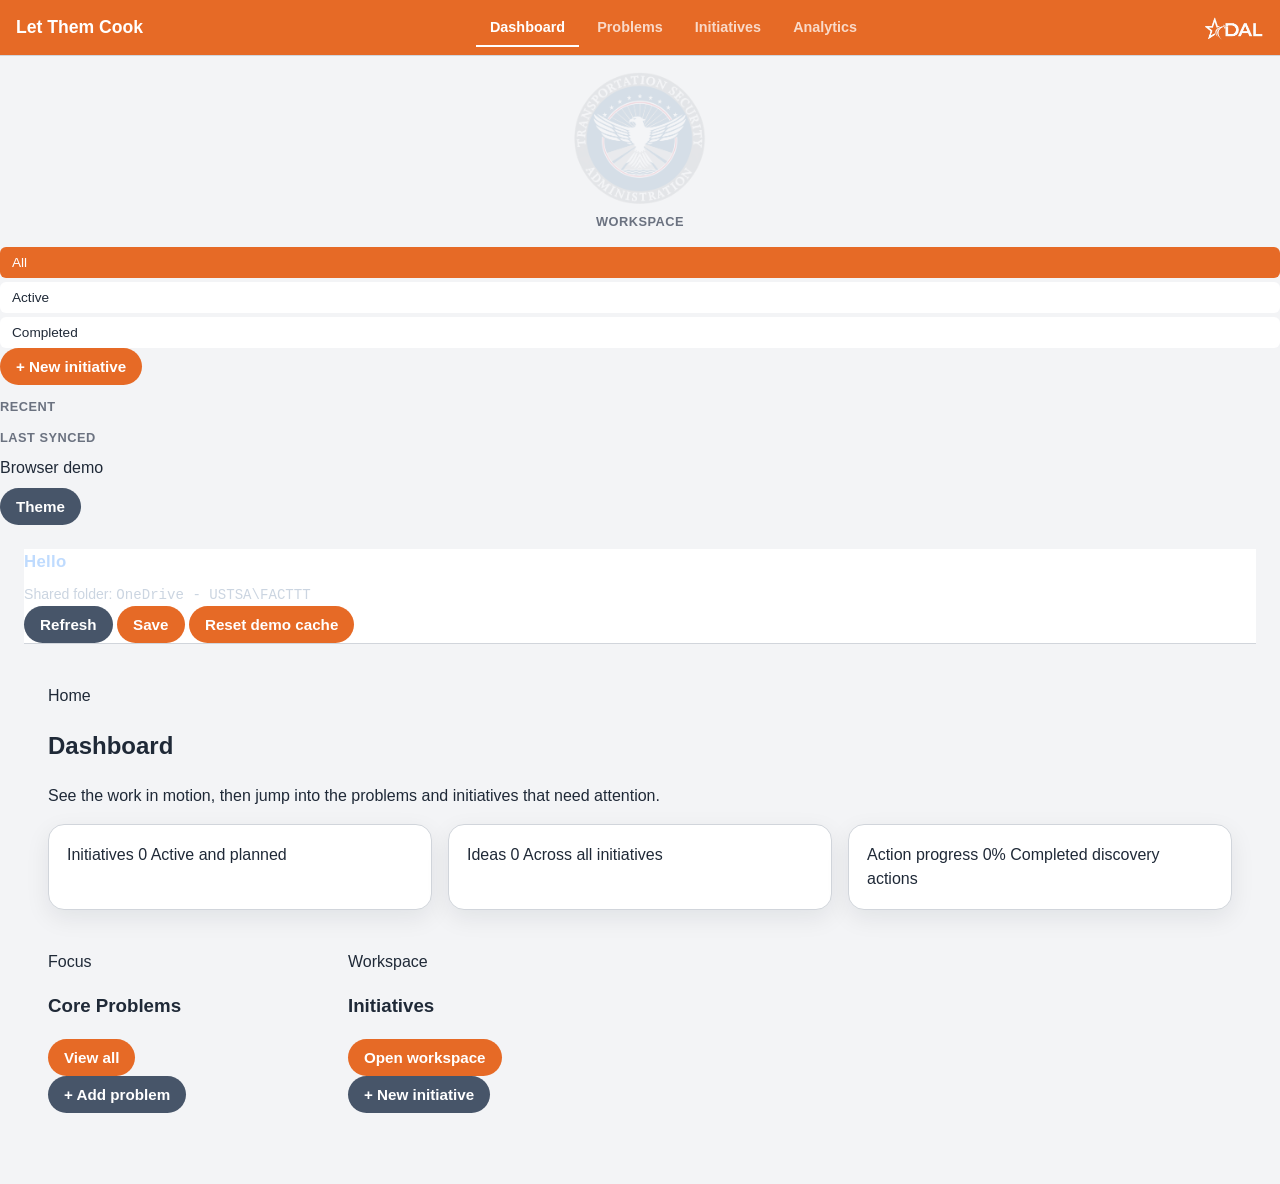
==== www/index.html @ 0639c529 "fix(ltc): LTC-19 briefing array default + soft validate" ====
<!DOCTYPE html>
<html lang="en">
<head>
  <meta charset="UTF-8" />
  <meta name="viewport" content="width=device-width, initial-scale=1.0" />
  <title>Let Them Cook</title>
  <link rel="stylesheet" href="css/style.css" />
</head>
<body>
  <div class="app-shell">
    <div class="top-bar">
      <div class="brand">
        <h1>Let Them Cook</h1>
      </div>
      <nav class="top-nav">
        <button type="button" class="tab-link active" data-tab="dashboard" data-action="tab">Dashboard</button>
        <button type="button" class="tab-link" data-tab="problems" data-action="tab">Problems</button>
        <button type="button" class="tab-link" data-tab="initiatives" data-action="tab">Initiatives</button>
        <button type="button" class="tab-link" data-tab="analytics" data-action="tab">Analytics</button>
      </nav>
      <img class="brand-dal" src="assets/dal-mark.png" alt="Dallas Love Field" height="28" />
    </div>
    <div class="shell-body">
      <aside class="sidebar">
        <div class="sidebar-brand">
          <img class="sidebar-seal" src="assets/tsa-seal.png" alt="" width="160" height="160" aria-hidden="true" />
          <h3 class="sidebar-workspace-label">WORKSPACE</h3>
        </div>
        <nav class="workspace-links">
          <button type="button" class="workspace-link active" data-filter="all" data-action="tab" data-tab="initiatives">All</button>
          <button type="button" class="workspace-link" data-filter="active" data-action="tab" data-tab="initiatives">Active</button>
          <button type="button" class="workspace-link" data-filter="completed" data-action="tab" data-tab="initiatives">Completed</button>
        </nav>
        <button type="button" class="success" data-action="add-initiative">+ New initiative</button>
        <div class="sidebar-section">
          <h4>Recent</h4>
          <div id="sidebar-recent"></div>
        </div>
        <div class="sidebar-section">
          <h4>Last synced</h4>
          <div id="sidebar-synced">Browser demo</div>
        </div>
        <div class="sidebar-footer">
          <button type="button" class="secondary full-width" data-action="open-theme">Theme</button>
        </div>
      </aside>
      <main class="main-stage">
        <header class="app-header">
          <div class="header-inner">
            <div class="header-meta">
              <p id="hello-line" class="hello-line">Hello</p>
              <p class="share-status">Shared folder: <code id="share-path-code">OneDrive - USTSA\FACTTT</code></p>
            </div>
          </div>
          <div class="shell-toolbar">
            <div class="toolbar-actions">
              <button type="button" class="secondary" data-action="refresh">Refresh</button>
              <button type="button" class="success" data-action="save">Save</button>
              <button type="button" class="quiet" data-action="reset">Reset demo cache</button>
            </div>
          </div>
          <p id="preview-banner" class="preview-banner" hidden>
            Browser preview — Refresh / Save use a local demo store. The Windows exe writes to OneDrive FACTTT.
          </p>
        </header>

        <main class="container">
    <section id="page-dashboard" class="page active" aria-labelledby="dashboard-title">
      <div class="page-heading">
        <div>
          <p class="eyebrow">Home</p>
          <h2 id="dashboard-title">Dashboard</h2>
          <p>See the work in motion, then jump into the problems and initiatives that need attention.</p>
        </div>
      </div>

      <div class="metrics-strip" id="dashboard-metrics">
        <div class="metric-card">
          <span class="metric-label">Initiatives</span>
          <span class="metric-value" id="initiativeCount">0</span>
          <span class="metric-detail">Active and planned</span>
        </div>
        <div class="metric-card">
          <span class="metric-label">Ideas</span>
          <span class="metric-value" id="ideaCount">0</span>
          <span class="metric-detail">Across all initiatives</span>
        </div>
        <div class="metric-card metric-card-wide">
          <span class="metric-label">Action progress</span>
          <span class="metric-value" id="progressValue">0%</span>
          <span class="metric-detail">Completed discovery actions</span>
          <span class="progress-wrap"><span class="progress-bar" id="progressBar"></span></span>
        </div>
      </div>

      <div class="dashboard-grid">
        <section class="panel">
          <div class="panel-heading">
            <div>
              <p class="eyebrow">Focus</p>
              <h3>Core Problems</h3>
            </div>
            <button type="button" class="text-button" data-tab="problems" data-action="tab">View all</button>
          </div>
          <div id="dashboard-problems" class="compact-list"></div>
          <button type="button" class="secondary full-width" data-action="add-problem">+ Add problem</button>
        </section>

        <section class="panel">
          <div class="panel-heading">
            <div>
              <p class="eyebrow">Workspace</p>
              <h3>Initiatives</h3>
            </div>
            <button type="button" class="text-button" data-tab="initiatives" data-action="tab">Open workspace</button>
          </div>
          <div id="dashboard-initiatives" class="initiative-grid"></div>
          <button type="button" class="secondary full-width" data-action="add-initiative">+ New initiative</button>
        </section>
      </div>
    </section>

    <section id="page-problems" class="page" aria-labelledby="problems-title" hidden>
      <div class="page-heading">
        <div>
          <p class="eyebrow">Discovery</p>
          <h2 id="problems-title">Problems</h2>
          <p>Capture the gaps that make movement, communication, and handoffs harder than they need to be.</p>
        </div>
        <button type="button" class="success" data-action="add-problem">+ Add problem</button>
      </div>
      <div id="problems-list" class="problem-list"></div>
      <div id="problem-editor" class="panel problem-editor" hidden>
        <div class="panel-heading">
          <div>
            <p class="eyebrow">Problem detail</p>
            <h3 id="problem-editor-title">Edit problem</h3>
          </div>
          <button type="button" class="quiet" data-action="cancel-problem">Cancel</button>
        </div>
        <input id="problem-title" class="field" type="text" placeholder="Problem title" />
        <textarea id="problem-body" class="field textarea" placeholder="Describe the problem and why it matters"></textarea>
        <label class="field-label" for="problem-priority">Priority</label>
        <select id="problem-priority" class="field">
          <option value="low">Low</option>
          <option value="medium">Medium</option>
          <option value="high">High</option>
        </select>
        <div class="button-row">
          <button type="button" class="success" data-action="save-problem">Save problem</button>
          <button type="button" class="danger" data-action="delete-problem">Delete problem</button>
        </div>
      </div>
    </section>

    <section id="page-initiatives" class="page" aria-labelledby="initiatives-title" hidden>
      <div class="page-heading">
        <div>
          <p class="eyebrow">Workspace</p>
          <h2 id="initiatives-title">Initiatives</h2>
          <p>Turn the gaps into a plan, keep the discussion visible, and track the next action.</p>
        </div>
        <button type="button" class="success" data-action="add-initiative">+ New initiative</button>
      </div>

      <div id="initiative-list-view" class="initiative-list-view">
        <div id="initiative-list" class="initiative-grid"></div>
      </div>

      <div id="initiative-detail-view" class="initiative-detail-view" hidden>
        <div class="detail-toolbar">
          <button type="button" class="secondary" data-action="back-initiatives">← Back to initiatives</button>
          <span class="detail-kicker">Initiative workspace</span>
        </div>
        <div class="panel initiative-detail">
          <div class="detail-heading">
            <div>
              <p class="eyebrow">Initiative</p>
              <h3 id="initiative-detail-title">Initiative detail</h3>
            </div>
            <div class="button-row">
              <button type="button" class="danger" data-action="delete-initiative">Delete</button>
              <button type="button" class="success" data-action="save-initiative">Save initiative</button>
            </div>
          </div>
          <div class="initiative-properties">
            <label class="field-label" for="initiative-name">Name</label>
            <input id="initiative-name" class="field" type="text" placeholder="Initiative name" />
            <div class="property-grid">
              <div>
                <label class="field-label" for="initiative-status">Status</label>
                <select id="initiative-status" class="field">
                  <option value="New">New</option>
                  <option value="Planning">Planning</option>
                  <option value="Active">Active</option>
                  <option value="Completed">Completed</option>
                </select>
              </div>
              <div>
                <label class="field-label" for="initiative-start-date">Start date</label>
                <input id="initiative-start-date" class="field" type="date" />
              </div>
            </div>
            <label class="field-label" for="initiative-problem">Linked problem</label>
            <select id="initiative-problem" class="field">
              <option value="">— None —</option>
            </select>
          </div>
        </div>
        <section class="panel briefing-panel" id="briefing-panel">
          <div class="panel-heading"><h3>Briefing</h3></div>
          <div id="briefing-empty" class="small-muted">Add Who / What / When / Where / Why / How</div>
          <div id="briefing-list"></div>
          <button type="button" class="secondary" data-action="add-briefing">+ Add</button>
          <div class="picker-menu" id="briefing-picker" hidden>
            <button type="button" data-action="pick-briefing-kind" data-kind="who">Who</button>
            <button type="button" data-action="pick-briefing-kind" data-kind="what">What</button>
            <button type="button" data-action="pick-briefing-kind" data-kind="when">When</button>
            <button type="button" data-action="pick-briefing-kind" data-kind="where">Where</button>
            <button type="button" data-action="pick-briefing-kind" data-kind="why">Why</button>
            <button type="button" data-action="pick-briefing-kind" data-kind="how">How</button>
          </div>
        </section>
        <div id="sections-container"></div>
        <section class="panel" id="initiative-notes-panel">
    <div class="panel-heading"><h3>Notes</h3></div>
    <div id="initiative-notes" class="notes-thread"></div>
    <div id="initiative-notes-form" class="field"><textarea id="new-note-body" class="field textarea" placeholder="Add a note..."></textarea><button type="button" class="secondary" data-action="add-note">Add note</button></div>
  </section>
</div>
</div>
    </section>

    <section id="page-analytics" class="page" aria-labelledby="analytics-title" hidden>
      <div class="page-heading">
        <div>
          <p class="eyebrow">Signal</p>
          <h2 id="analytics-title">Analytics</h2>
          <p>A quick read on the shape of the work. Charts can come later; the counts stay useful now.</p>
        </div>
      </div>
      <div class="analytics-grid">
        <div class="panel analytics-card">
          <p class="eyebrow">Initiatives</p>
          <strong id="analytics-initiatives">0</strong>
          <span>Total initiatives</span>
        </div>
        <div class="panel analytics-card">
          <p class="eyebrow">Ideas</p>
          <strong id="analytics-ideas">0</strong>
          <span>Total ideas and proposals</span>
        </div>
        <div class="panel analytics-card">
          <p class="eyebrow">Actions</p>
          <strong id="analytics-actions">0</strong>
          <span>Total action items</span>
        </div>
        <div class="panel analytics-card">
          <p class="eyebrow">Completion</p>
          <strong id="analytics-progress">0%</strong>
          <span>Actions completed</span>
        </div>
      </div>
      <div class="panel coming-soon">
        <h3>More signal is coming soon</h3>
        <p>Once the team has a few weeks of saves and refreshes in the shared folder, this page can show trends by status, priority, and movement type.</p>
      </div>
    </section>
  </main>
      </main>
    </div>
  </div>

  <div id="theme-modal" class="modal" hidden role="dialog" aria-modal="true" aria-labelledby="theme-modal-title">
    <div class="modal-backdrop" data-action="close-theme"></div>
    <div class="modal-card">
      <h3 id="theme-modal-title">Theme</h3>
      <p class="muted">Choose the shell colors for this device.</p>
      <div class="theme-choices">
        <button type="button" class="theme-choice" data-action="set-theme" data-theme="tsa">TSA</button>
        <button type="button" class="theme-choice" data-action="set-theme" data-theme="default">Default</button>
      </div>
      <button type="button" class="quiet" data-action="close-theme">Close</button>
    </div>
  </div>
  <div id="toast" class="toast" role="status" aria-live="polite"></div>
  <script type="module" src="js/init.js"></script>
</body>
</html>
---- www/css/style.css ----
/* LTC-14 theme chrome: sidebar modal + logo placement */

html[data-theme="tsa"] {
  --primary: #003A70;
  --primary-hover: #002850;
  --accent: #C8102E;
  --bg: #EEF2F6;
  --header-text: #ffffff;
  --border: #C5D0DC;
  --primary-dark: #002850;
  --primary-soft: #D6E4F0;
  --accent-soft: #F8D7DC;
}

html[data-theme="default"] {
  --primary: #E66A26;
  --primary-hover: #C85A1F;
  --accent: #E66A26;
  --bg: #F3F4F6;
  --header-text: #ffffff;
}

:root {
  --bg: #F3F4F6;
  --panel: #ffffff;
  --panel-soft: #f8fafc;
  --text: #1f2937;
  --muted: #6b7280;
  --primary: #E66A26;
  --primary-dark: #C85A1F;
  --primary-soft: #FDE8D8;
  --accent: #E66A26;
  --accent-soft: #FDE8D8;
  --warning: #b45309;
  --warning-soft: #fef3c7;
  --danger: #b91c1c;
  --danger-soft: #fee2e2;
  --border: #d1d5db;
  --shadow: 0 8px 24px rgba(15, 23, 42, 0.08);
  --radius: 16px;
  --surface: #ffffff;
  --header-text: #ffffff;
  --header-muted: rgba(255,255,255,.75);
  --tab-hover-bg: rgba(255,255,255,.12);
}

* {
  box-sizing: border-box;
}
body {
  margin: 0;
  font-family: "Segoe UI", Arial, sans-serif;
  background: var(--bg);
  color: var(--text);
  line-height: 1.5;
}
header {
  background: #ffffff;
  color: var(--text);
  padding: 0;
  border-bottom: 1px solid var(--border);
}
header h1 {
  margin: 0;
  font-size: 1.25rem;
  letter-spacing: 0.3px;
  color: var(--text);
}
header p {
  margin: 0;
  color: var(--muted);
  font-size: 0.9rem;
}
.app-shell {
  display: flex;
  flex-direction: column;
  min-height: 100vh;
  background: var(--bg);
}
.top-bar {
  position: sticky;
  top: 0;
  z-index: 10;
  height: 56px;
  background: var(--primary);
  border-bottom: 1px solid var(--border);
  display: flex;
  align-items: center;
  justify-content: space-between;
  padding: 0 16px;
  color: var(--header-text);
  gap: 1rem;
}
.top-bar > .brand {
  margin-right: auto;
}
.brand {
  display: flex;
  align-items: center;
  gap: 8px;
  font-family: "Segoe UI", Arial, sans-serif;
}
.brand h1 {
  margin: 0;
  font-size: 1.1rem;
  font-weight: 700;
  color: var(--header-text);
}
.brand-dal {
  height: 28px;
  width: auto;
  display: block;
  background: transparent;
  margin-left: auto;
}

.top-nav {
  display: flex;
  gap: 4px;
}
.top-nav .tab-link {
  background: none;
  border: none;
  padding: 10px 14px;
  font-size: 0.9rem;
  font-weight: 600;
  color: var(--header-muted);
  cursor: pointer;
  border-bottom: 2px solid transparent;
  transition: color 0.15s ease, border-color 0.15s ease;
  border-radius: 6px 6px 0 0;
  white-space: nowrap;
}
.top-nav .tab-link.active {
  color: var(--header-text);
  border-bottom-color: var(--header-text);
}
.top-nav .tab-link.active {
  border-bottom-color: var(--header-text);
}
[data-theme="tsa"] .top-nav .tab-link.active {
  border-bottom-color: var(--accent);
}
.top-nav .tab-link:hover {
  color: var(--header-text);
  background: var(--tab-hover-bg);
}

/* Theme modal */
.modal[hidden]{display:none}
.modal{position:fixed;inset:0;z-index:80;display:grid;place-items:center}
.modal-backdrop{position:absolute;inset:0;background:rgba(0,0,0,.4)}
.modal-card{position:relative;background:var(--surface,#fff);border:1px solid var(--border);border-radius:12px;padding:1.25rem;min-width:280px;max-width:90vw}
.theme-choices{display:flex;gap:.75rem;margin:1rem 0}
.theme-choice{flex:1;padding:.75rem;border-radius:8px;border:2px solid var(--border);background:var(--bg,#f5f5f5);cursor:pointer;color:var(--text);font-weight:700}
.theme-choice[aria-pressed="true"]{border-color:var(--primary);outline:2px solid var(--primary)}
.modal-backdrop[data-action="close-theme"]{cursor:pointer}

/* Sidebar */
.sidebar-brand {
  position: relative;
  display: flex;
  flex-direction: column;
  align-items: center;
  justify-content: flex-start;
  min-height: 168px;
  padding: 16px 8px 4px;
  margin: 0 0 4px;
  overflow: visible;
}
.sidebar-seal {
  position: relative;
  left: auto;
  top: auto;
  transform: none;
  width: 132px;
  height: 132px;
  object-fit: contain;
  opacity: 0.12;
  pointer-events: none;
  margin: 0 auto 8px;
  z-index: 0;
  background: transparent;
}
.sidebar-workspace-label {
  position: relative;
  z-index: 1;
  margin: 0;
  width: 100%;
  text-align: center;
  font-size: 0.8rem;
  font-weight: 700;
  letter-spacing: 0.5px;
  text-transform: uppercase;
  color: var(--muted);
}

/* Briefing panel */
.briefing-panel { padding: 12px 16px; }
.briefing-row {
  display: flex;
  align-items: center;
  gap: 8px;
  margin: 6px 0;
}
.briefing-pill {
  display: inline-block;
  padding: 4px 10px;
  border-radius: 999px;
  font-size: 0.78rem;
  font-weight: 700;
  text-transform: uppercase;
  letter-spacing: 0.4px;
  color: var(--primary-dark);
  background: var(--primary-soft);
  min-width: 48px;
  text-align: center;
}
.briefing-pill[data-kind="who"] { background: #dbeafe; color: #1e40af; }
.briefing-pill[data-kind="what"] { background: #d1fae5; color: #065f46; }
.briefing-pill[data-kind="when"] { background: #fef3c7; color: #92400e; }
.briefing-pill[data-kind="where"] { background: #ede9fe; color: #5b21b6; }
.briefing-pill[data-kind="why"] { background: #fce7f3; color: #9d174d; }
.briefing-pill[data-kind="how"] { background: #cffafe; color: #155e75; }
.briefing-body {
  flex: 1;
  min-width: 0;
}
.briefing-row .danger {
  flex-shrink: 0;
}
.picker-menu {
  display: flex;
  flex-wrap: wrap;
  gap: 6px;
  margin-top: 8px;
}
.picker-menu button {
  padding: 6px 12px;
  font-size: 0.82rem;
  border-radius: 999px;
  font-weight: 700;
}
.small-muted { color: var(--muted); font-size: 0.85rem; margin: 4px 0; }
  display: grid;
  grid-template-columns: 240px 1fr;
  flex: 1;
}
.sidebar {
  width: 240px;
  background: var(--bg);
  border-right: 1px solid var(--border);
  padding: 16px;
  display: flex;
  flex-direction: column;
  gap: 16px;
  overflow-y: auto;
  flex-shrink: 0;
}
.sidebar h3 {
  margin: 0 0 8px 0;
  font-size: 0.8rem;
  color: var(--muted);
  text-transform: uppercase;
  letter-spacing: 0.5px;
}
.sidebar h4 {
  margin: 12px 0 8px 0;
  font-size: 0.8rem;
  color: var(--muted);
  text-transform: uppercase;
  letter-spacing: 0.5px;
}
.workspace-links {
  display: flex;
  flex-direction: column;
  gap: 4px;
}
.workspace-link {
  background: var(--panel);
  border: none;
  padding: 8px 12px;
  font-size: 0.85rem;
  border-radius: 6px;
  cursor: pointer;
  text-align: left;
  font-weight: 500;
  color: var(--text);
}
.workspace-link.active {
  background: var(--primary);
  color: white;
}
.sidebar-section {
  margin-top: 4px;
}
.sidebar-section ul {
  list-style: none;
  padding: 0;
  margin: 4px 0 0 0;
}
.sidebar-section li {
  font-size: 0.85rem;
  color: var(--muted);
  padding: 4px 0;
  cursor: pointer;
  border-radius: 4px;
}
.sidebar-section li:hover {
  background: var(--bg-soft, #fef3c7);
  color: var(--primary);
}
.sidebar-footer { margin-top: auto; padding-top: 8px; }
.main-stage {
  flex: 1;
  overflow: auto;
  padding: 24px;
}
.page[hidden] {
  display: none !important;
}

/* Dashboard */
.metrics-strip {
  display: grid;
  grid-template-columns: repeat(3, 1fr);
  gap: 16px;
  margin-bottom: 24px;
}
.container {
  max-width: 1400px;
  margin: 0 auto;
  padding: 24px;
}
.top-actions {
  background: var(--panel);
  border: 1px solid var(--border);
  border-radius: var(--radius);
  box-shadow: var(--shadow);
  padding: 16px;
  margin-bottom: 20px;
}
.button-row {
  display: flex;
  flex-wrap: wrap;
  gap: 10px;
  align-items: center;
}
button,
.tab-button,
.link-button {
  border: none;
  border-radius: 999px;
  padding: 10px 16px;
  cursor: pointer;
  font-weight: 700;
  background: var(--primary);
  color: white;
  transition: 0.15s ease;
  text-decoration: none;
  display: inline-block;
  font-family: inherit;
  font-size: 0.95rem;
}
button:hover,
.tab-button:hover,
.link-button:hover {
  transform: translateY(-1px);
  filter: brightness(1.05);
}
button.secondary {
  background: #475569;
}
button.success {
  background: var(--accent);
}
button.warning {
  background: var(--warning);
}
button.danger {
  background: var(--danger);
}
button.light,
.link-button.light {
  background: var(--primary-soft);
  color: var(--primary-dark);
}
    .folder-note {
      margin-top: 12px;
      font-size: 0.92rem;
      color: #475569;
      background: var(--panel-soft);
      border: 1px solid var(--border);
      border-radius: 12px;
      padding: 12px;
    }
    .folder-note code {
      display: inline-block;
      background: #e5e7eb;
      color: #111827;
      border-radius: 8px;
      padding: 3px 7px;
      margin-top: 4px;
      font-family: Consolas, "Courier New", monospace;
    }
    .dashboard-grid {
      display: grid;
      grid-template-columns: repeat(4, 1fr);
      gap: 16px;
      margin-bottom: 24px;
    }
    .metric-card {
      background: var(--panel);
      border-radius: var(--radius);
      padding: 18px;
      box-shadow: var(--shadow);
      border: 1px solid var(--border);
    }
    .metric-card h3 {
      margin: 0;
      font-size: 0.88rem;
      color: var(--muted);
      text-transform: uppercase;
      letter-spacing: 0.6px;
    }
    .metric-card .value {
      margin-top: 10px;
      font-size: 2rem;
      font-weight: 800;
      color: var(--primary);
    }
    .metric-card .sub {
      color: var(--muted);
      font-size: 0.9rem;
      margin-top: 4px;
    }
    .section {
      background: var(--panel);
      border-radius: var(--radius);
      padding: 22px;
      box-shadow: var(--shadow);
      border: 1px solid var(--border);
      margin-bottom: 22px;
    }
    .section h2 {
      margin: 0 0 14px;
      font-size: 1.35rem;
      display: flex;
      justify-content: space-between;
      align-items: center;
    }
    .section h3 {
      margin-top: 22px;
      margin-bottom: 10px;
    }
    .problem-list {
      display: grid;
      grid-template-columns: repeat(3, 1fr);
      gap: 14px;
    }
    .problem-card {
      background: var(--panel-soft);
      border: 1px solid var(--border);
      border-radius: 14px;
      padding: 16px;
    }
    .problem-card strong {
      display: block;
      margin-bottom: 6px;
      color: var(--primary);
    }
    .two-column {
      display: grid;
      grid-template-columns: 1fr 1fr;
      gap: 18px;
    }
    .tabs {
      display: flex;
      flex-wrap: wrap;
      gap: 10px;
      margin-bottom: 18px;
    }
    .tab-button {
      background: #e5e7eb;
      color: #111827;
    }
    .tab-button.active {
      background: var(--primary);
      color: white;
    }
    .movement-panel {
      display: none;
    }
    .movement-panel.active {
      display: block;
    }
    .flow-grid {
      display: grid;
      grid-template-columns: repeat(2, 1fr);
      gap: 14px;
      margin-bottom: 18px;
    }
    .flow-item {
      background: var(--panel-soft);
      border: 1px solid var(--border);
      border-radius: 14px;
      padding: 14px;
      display: flex;
      flex-direction: column;
      justify-content: flex-start;
    }
    .flow-item strong {
      color: var(--primary);
      display: block;
      margin-bottom: 6px;
    }
    .editable-content {
      border: 1px dashed transparent;
      border-radius: 6px;
      padding: 4px 6px;
      outline: none;
      transition: background 0.15s ease, border-color 0.15s ease;
      min-height: 28px;
    }
    .editable-content:hover {
      border-color: #cbd5e1;
      background: rgba(255, 255, 255, 0.7);
    }
    .editable-content:focus {
      background: #eff6ff !important;
      border-color: var(--primary);
      box-shadow: 0 0 0 2px rgba(29, 78, 216, 0.15);
    }
    .tag-list {
      display: flex;
      flex-wrap: wrap;
      gap: 8px;
      margin-top: 4px;
      align-items: center;
    }
    .tag {
      background: var(--primary-soft);
      color: var(--primary-dark);
      border-radius: 999px;
      padding: 5px 12px;
      font-size: 0.85rem;
      font-weight: 700;
      border: 1px solid transparent;
      outline: none;
      display: inline-block;
      cursor: text;
    }
    .tag:hover {
      border-color: var(--primary);
    }
    .tag:focus {
      background: #ffffff;
      box-shadow: 0 0 0 2px var(--primary);
    }
    .tag.warning {
      background: var(--warning-soft);
      color: var(--warning);
    }
    .tag.success {
      background: var(--accent-soft);
      color: var(--accent);
    }
    .status-pill {
      display: inline-block;
      padding: 5px 12px;
      border-radius: 999px;
      font-size: 0.85rem;
      font-weight: 700;
      background: var(--warning-soft);
      color: var(--warning);
      outline: none;
      border: 1px solid transparent;
      cursor: text;
      width: fit-content;
    }
    .status-pill:hover {
      border-color: var(--warning);
    }
    .status-pill:focus {
      background: #ffffff;
      box-shadow: 0 0 0 2px var(--warning);
    }
    .status-pill.good {
      background: var(--accent-soft);
      color: var(--accent);
    }
    .status-pill.risk {
      background: var(--danger-soft);
      color: var(--danger);
    }
    table {
      width: 100%;
      border-collapse: collapse;
      margin-top: 12px;
      overflow: hidden;
      border-radius: 12px;
    }
    th,
    td {
      border: 1px solid var(--border);
      padding: 10px;
      vertical-align: top;
      text-align: left;
    }
    th {
      background: #e2e8f0;
      color: #111827;
      font-weight: 800;
    }
    td[contenteditable="true"], span[contenteditable="true"], li[contenteditable="true"],
    .editable-content, strong[contenteditable="true"], .status-pill[contenteditable="true"],
    .tag[contenteditable="true"] {
      outline: none;
      cursor: text;
      transition: background 0.15s ease, box-shadow 0.15s ease;
    }
    td[contenteditable="true"]:hover, span[contenteditable="true"]:hover, li[contenteditable="true"]:hover,
    .editable-content:hover, strong[contenteditable="true"]:hover {
      background: rgba(29, 78, 216, 0.04);
    }
    td[contenteditable="true"]:focus, span[contenteditable="true"]:focus, li[contenteditable="true"]:focus,
    .editable-content:focus, strong[contenteditable="true"]:focus {
      background: #eff6ff !important;
      box-shadow: inset 0 0 0 2px var(--primary);
    }
    .editable-bullet-list {
      margin: 10px 0 0;
      padding-left: 24px;
    }
    .editable-bullet-list li {
      margin-bottom: 8px;
      padding: 3px 6px;
      border-radius: 6px;
      cursor: text;
      display: flex;
      gap: 8px;
      align-items: flex-start;
    }
    .editable-bullet-list li span[contenteditable="true"] {
      flex: 1;
    }
    .add-list-form {
      display: flex;
      flex-wrap: wrap;
      gap: 8px;
      margin-top: 10px;
      align-items: center;
    }
    .add-list-form input {
      flex: 1;
      min-width: 180px;
      border: 1px solid var(--border);
      border-radius: 10px;
      padding: 10px;
      font-family: inherit;
      font-size: 0.95rem;
    }
    .edit-hint {
      margin: 12px 0 0;
      padding: 10px 12px;
      background: #eff6ff;
      border: 1px solid #bfdbfe;
      border-radius: 10px;
      color: #1e3a8a;
      font-size: 0.92rem;
      line-height: 1.45;
    }
    .feedback-cell {
      text-align: center;
      min-width: 130px;
    }
    .feedback-controls {
      display: flex;
      justify-content: center;
      align-items: center;
      gap: 8px;
    }
    .feedback-controls button {
      padding: 5px 9px;
      border-radius: 8px;
      font-size: 0.85rem;
    }
    .feedback-number {
      font-weight: 800;
      color: var(--primary);
      min-width: 24px;
      display: inline-block;
    }

    /* Lists: Discussion Questions & Action Items */
    .question-list,
    .task-list {
      margin: 12px 0 0;
      padding: 0;
      list-style: none;
      display: flex;
      flex-direction: column;
      gap: 8px;
    }
    .question-list li,
    .task-list li {
      margin: 0;
      display: flex;
      align-items: center;
      gap: 12px;
      background: var(--panel-soft);
      padding: 10px 14px;
      border-radius: 10px;
      border: 1px solid var(--border);
      width: 100%;
    }

    /* Action item checkbox strictly locked to small far-left */
    .task-list input[type="checkbox"] {
      width: 18px !important;
      min-width: 18px !important;
      max-width: 18px !important;
      height: 18px !important;
      min-height: 18px !important;
      max-height: 18px !important;
      padding: 0 !important;
      margin: 0 !important;
      flex: 0 0 18px !important;
      cursor: pointer;
      accent-color: var(--primary);
      transform: none !important;
    }

    /* Action item text & Question text: takes all space to the left */
    .task-list li span,
    .question-list li span {
      flex: 1 1 auto;
      min-width: 0;
      text-align: left;
      font-size: 0.98rem;
      line-height: 1.45;
      color: var(--text);
      border-radius: 6px;
      padding: 4px 6px;
      outline: none;
      word-break: break-word;
    }
    .task-complete span {
      text-decoration: line-through;
      color: var(--muted);
    }

    /* Delete buttons for list items */
    .item-delete-btn {
      flex: 0 0 auto;
      margin-left: auto;
      background: var(--danger-soft);
      color: var(--danger);
      border: none;
      border-radius: 8px;
      padding: 5px 10px;
      font-size: 0.85rem;
      font-weight: 800;
      cursor: pointer;
      line-height: 1;
      transition: all 0.15s ease;
      display: inline-flex;
      align-items: center;
      justify-content: center;
    }
    .item-delete-btn:hover {
      background: var(--danger);
      color: white;
      transform: scale(1.05);
    }

    .progress-wrap {
      background: #e5e7eb;
      border-radius: 999px;
      height: 14px;
      overflow: hidden;
      margin-top: 8px;
    }
    .progress-bar {
      height: 100%;
      background: linear-gradient(90deg, var(--accent), var(--primary));
      width: 0%;
      transition: width 0.2s ease;
    }
    .add-form {
      display: grid;
      grid-template-columns: 1.3fr 1fr 1.5fr auto;
      gap: 10px;
      margin-top: 14px;
      align-items: end;
    }
    .add-task-form,
    .add-question-form {
      display: grid;
      grid-template-columns: 1fr auto;
      gap: 10px;
      margin-top: 14px;
      align-items: end;
    }
    label {
      font-size: 0.85rem;
      font-weight: 700;
      color: var(--muted);
      display: block;
      margin-bottom: 4px;
    }
    /* Specific text inputs to avoid stretching checkboxes */
    input[type="text"],
    .add-form input,
    .add-task-form input,
    .add-question-form input,
    textarea,
    select {
      width: 100%;
      border: 1px solid var(--border);
      border-radius: 10px;
      padding: 10px;
      font-family: inherit;
      font-size: 0.95rem;
      background: white;
    }
    textarea {
      min-height: 76px;
      resize: vertical;
    }
    .notes-area {
      width: 100%;
      min-height: 150px;
    }
    /* Notes threading */
    .notes-thread {
      display: flex;
      flex-direction: column;
      gap: 12px;
      margin-bottom: 12px;
    }
    .note {
      background: var(--panel-soft);
      border: 1px solid var(--border);
      border-radius: 10px;
      padding: 12px;
    }
    .note.reply {
      margin-left: 24px;
      border-left: 3px solid var(--primary);
      background: var(--primary-soft);
    }
    .note-header {
      display: flex;
      gap: 12px;
      margin-bottom: 6px;
      font-size: 0.85rem;
      color: var(--muted);
    }
    .note-author { font-weight: 700; color: var(--text); }
    .note-date { white-space: nowrap; }
    .note-body {
      white-space: pre-wrap;
      word-break: break-word;
    }
    .note-replies {
      margin-top: 8px;
      padding-left: 8px;
      border-left: 2px dashed var(--border);
    }
    .note-reply-form {
      display: flex;
      flex-direction: column;
      gap: 8px;
      margin-top: 8px;
    }
    .note-reply-input {
      min-height: 60px;
    }

    .hello-line {
      margin: 0 0 8px;
      font-size: 1.05rem;
      font-weight: 700;
      color: #bfdbfe;
      letter-spacing: 0.02em;
    }
    .share-status {
      margin-top: 10px;
      font-size: 0.88rem;
      color: #cbd5e1;
    }
    .toast {
      position: fixed;
      right: 20px;
      bottom: 20px;
      z-index: 40;
      max-width: min(520px, calc(100vw - 32px));
      background: #0f172a;
      color: #f8fafc;
      border-radius: 12px;
      padding: 12px 16px;
      box-shadow: 0 12px 30px rgba(15, 23, 42, 0.28);
      font-size: 0.92rem;
      line-height: 1.4;
      display: none;
    }
    .toast.show { display: block; }
    .toast.ok { border-left: 4px solid #14b8a6; }
    .toast.err { border-left: 4px solid #f87171; }
    .more-actions { margin-top: 10px; }
    .preview-banner {
      margin-top: 10px;
      font-size: 0.88rem;
      color: #e2e8f0;
      background: rgba(15, 23, 42, 0.25);
      border: 1px solid rgba(191, 219, 254, 0.25);
      border-radius: 10px;
      padding: 8px 12px;
    }

    .footer-note {
      color: var(--muted);
      font-size: 0.9rem;
      text-align: center;
      padding: 20px;
    }
    .small-muted {
      color: var(--muted);
      font-size: 0.9rem;
    }
    .instruction-box {
      background: #eef6ff;
      border: 1px solid #bfdbfe;
      border-radius: 14px;
      padding: 14px;
      margin-top: 12px;
    }
    .instruction-box h3 {
      margin-top: 0;
    }
    .collapsible-content.collapsed {
      display: none;
    }
    @media print {
      button,
      .add-form,
      .add-task-form,
      .add-question-form,
      .item-delete-btn,
      .top-actions,
      .tabs {
        display: none !important;
      }
      body {
        background: white;
      }
      .section,
      .metric-card {
        box-shadow: none;
        break-inside: avoid;
      }
      .movement-panel {
        display: block !important;
      }
    }
    @media (max-width: 1000px) {
      .dashboard-grid,
      .problem-list,
      .flow-grid,
      .two-column,
      .add-form,
      .add-task-form,
      .add-question-form {
        grid-template-columns: 1fr;
      }
    }
    html {
      overflow-x: hidden;
    }
    @media (max-width: 640px) {
      header {
        padding: 18px 14px;
      }
      header h1 {
        font-size: 1.35rem;
      }
      header p {
        font-size: 0.92rem;
      }
      .container {
        padding: 12px;
      }
      .top-actions,
      .section,
      .metric-card {
        padding: 14px;
      }
      button,
      .tab-button,
      .link-button {
        min-height: 44px;
        padding: 10px 14px;
      }
      table {
        display: block;
        overflow-x: auto;
      }
    }
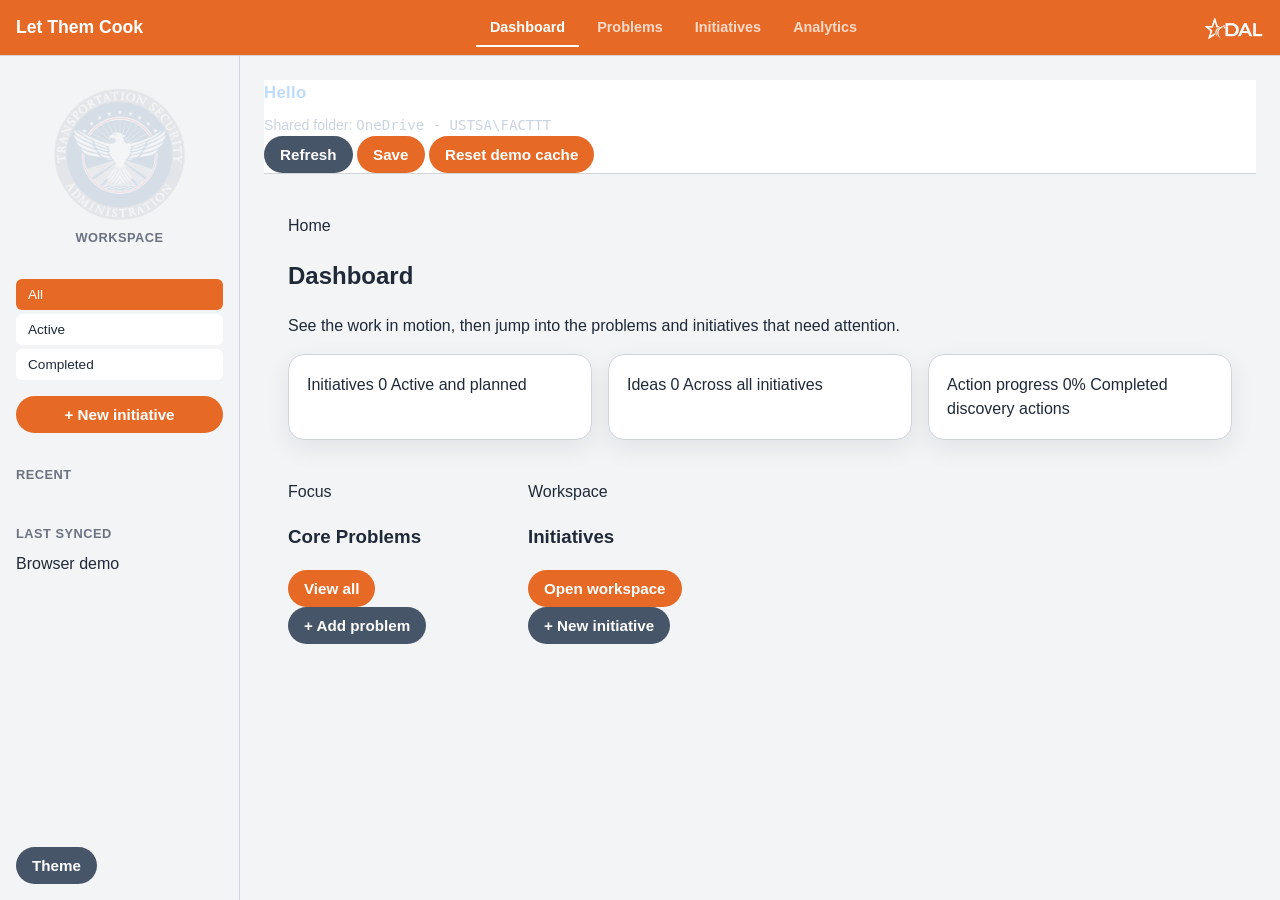
==== commit d6c0e3c5: "feat(ltc): LTC-24 problem Active/Solved status badges" ====
--- a/www/index.html
+++ b/www/index.html
@@ -145,6 +145,11 @@
           <option value="low">Low</option>
           <option value="medium">Medium</option>
           <option value="high">High</option>
+        </select>
+        <label class="field-label" for="problem-status">Status</label>
+        <select id="problem-status" class="field">
+          <option value="Active">Active</option>
+          <option value="Solved">Solved</option>
         </select>
         <div class="button-row">
           <button type="button" class="success" data-action="save-problem">Save problem</button>
@@ -208,19 +213,26 @@
           </div>
         </div>
         <section class="panel briefing-panel" id="briefing-panel">
-          <div class="panel-heading"><h3>Briefing</h3></div>
-          <div id="briefing-empty" class="small-muted">Add Who / What / When / Where / Why / How</div>
-          <div id="briefing-list"></div>
-          <button type="button" class="secondary" data-action="add-briefing">+ Add</button>
-          <div class="picker-menu" id="briefing-picker" hidden>
-            <button type="button" data-action="pick-briefing-kind" data-kind="who">Who</button>
-            <button type="button" data-action="pick-briefing-kind" data-kind="what">What</button>
-            <button type="button" data-action="pick-briefing-kind" data-kind="when">When</button>
-            <button type="button" data-action="pick-briefing-kind" data-kind="where">Where</button>
-            <button type="button" data-action="pick-briefing-kind" data-kind="why">Why</button>
-            <button type="button" data-action="pick-briefing-kind" data-kind="how">How</button>
-          </div>
-        </section>
+  <div class="panel-heading">
+    <div>
+      <p class="eyebrow">Initiative</p>
+      <h3>Briefing</h3>
+    </div>
+    <div class="briefing-add-wrap">
+      <button type="button" class="secondary" data-action="toggle-briefing-picker" id="briefing-add-btn">+</button>
+      <div id="briefing-picker" class="briefing-picker" hidden>
+        <button type="button" data-action="add-briefing" data-kind="who">Who</button>
+        <button type="button" data-action="add-briefing" data-kind="what">What</button>
+        <button type="button" data-action="add-briefing" data-kind="when">When</button>
+        <button type="button" data-action="add-briefing" data-kind="where">Where</button>
+        <button type="button" data-action="add-briefing" data-kind="why">Why</button>
+        <button type="button" data-action="add-briefing" data-kind="how">How</button>
+      </div>
+    </div>
+  </div>
+  <p id="briefing-empty" class="muted">Add Who / What / When / Where / Why / How</p>
+  <div id="briefing-list"></div>
+</section>
         <div id="sections-container"></div>
         <section class="panel" id="initiative-notes-panel">
     <div class="panel-heading"><h3>Notes</h3></div>
--- a/www/css/style.css
+++ b/www/css/style.css
@@ -242,6 +242,7 @@
   font-weight: 700;
 }
 .small-muted { color: var(--muted); font-size: 0.85rem; margin: 4px 0; }
+.shell-body {
   display: grid;
   grid-template-columns: 240px 1fr;
   flex: 1;
@@ -380,8 +381,31 @@
 button.danger {
   background: var(--danger);
 }
+button.primary {
+  background: var(--primary);
+  color: white;
+}
 button.light,
 .link-button.light {
+  background: var(--primary-soft);
+  color: var(--primary-dark);
+}
+
+.problem-status-badge {
+  display: inline-block;
+  font-size: 0.75rem;
+  font-weight: 600;
+  padding: 0.15rem 0.5rem;
+  border-radius: 999px;
+}
+.problem-status-badge.is-active {
+  background: var(--accent-soft);
+  color: var(--accent);
+}
+.problem-status-badge.is-solved {
+  background: var(--primary-soft);
+  color: var(--muted);
+}
   background: var(--primary-soft);
   color: var(--primary-dark);
 }
@@ -1007,3 +1031,20 @@
         overflow-x: auto;
       }
     }
+
+.briefing-panel { margin-top: 12px; }
+.briefing-add-wrap { position: relative; }
+.briefing-picker {
+  position: absolute; right: 0; top: 100%; z-index: 5;
+  display: flex; flex-direction: column; gap: 4px;
+  padding: 8px; background: var(--panel); border: 1px solid var(--border);
+  border-radius: 8px; min-width: 120px;
+}
+.briefing-picker[hidden] { display: none !important; }
+.briefing-row { margin: 10px 0; padding: 10px; border: 1px solid var(--border); border-radius: 10px; background: var(--panel); }
+.briefing-row-head { display: flex; align-items: center; justify-content: space-between; gap: 8px; margin-bottom: 6px; }
+.briefing-pill {
+  display: inline-block; padding: 4px 10px; border-radius: 999px;
+  background: var(--primary-soft, #dbe7f5); color: var(--text); font-weight: 600; font-size: 0.85rem;
+}
+.briefing-body { width: 100%; min-height: 4.5rem; }
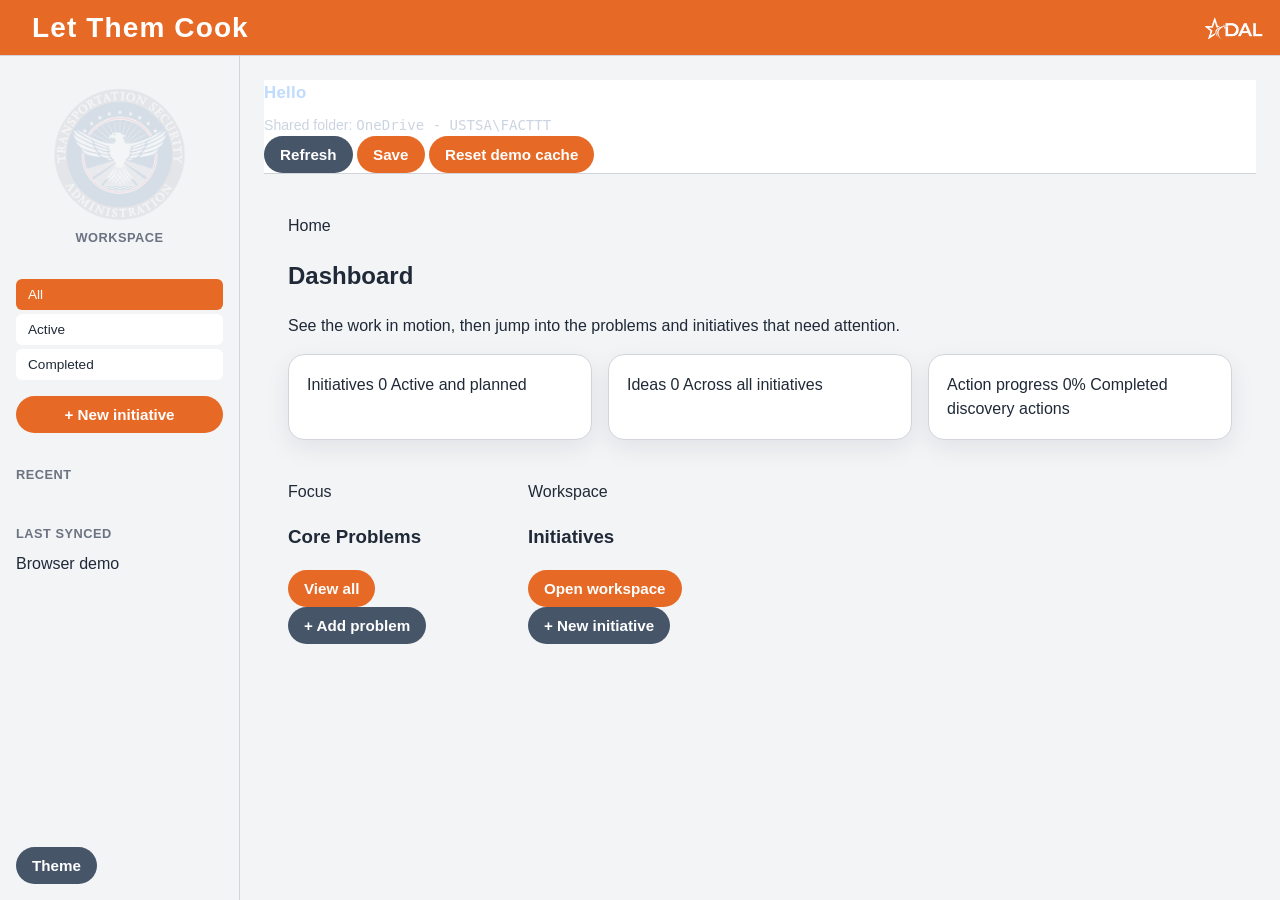
==== commit 6c85d7de: "feat(ltc): LTC-25a centered wordmark header, drop top tabs" ====
--- a/www/index.html
+++ b/www/index.html
@@ -9,15 +9,8 @@
 <body>
   <div class="app-shell">
     <div class="top-bar">
-      <div class="brand">
-        <h1>Let Them Cook</h1>
-      </div>
-      <nav class="top-nav">
-        <button type="button" class="tab-link active" data-tab="dashboard" data-action="tab">Dashboard</button>
-        <button type="button" class="tab-link" data-tab="problems" data-action="tab">Problems</button>
-        <button type="button" class="tab-link" data-tab="initiatives" data-action="tab">Initiatives</button>
-        <button type="button" class="tab-link" data-tab="analytics" data-action="tab">Analytics</button>
-      </nav>
+      <div class="top-bar-spacer"></div>
+      <h1 class="app-wordmark">Let Them Cook</h1>
       <img class="brand-dal" src="assets/dal-mark.png" alt="Dallas Love Field" height="28" />
     </div>
     <div class="shell-body">
--- a/www/css/style.css
+++ b/www/css/style.css
@@ -114,37 +114,21 @@
   margin-left: auto;
 }
 
-.top-nav {
-  display: flex;
-  gap: 4px;
-}
-.top-nav .tab-link {
-  background: none;
-  border: none;
-  padding: 10px 14px;
-  font-size: 0.9rem;
-  font-weight: 600;
-  color: var(--header-muted);
-  cursor: pointer;
-  border-bottom: 2px solid transparent;
-  transition: color 0.15s ease, border-color 0.15s ease;
-  border-radius: 6px 6px 0 0;
-  white-space: nowrap;
-}
-.top-nav .tab-link.active {
+.app-wordmark {
+  font-size: 1.75rem;
+  font-weight: 800;
+  letter-spacing: 0.04em;
+  text-align: center;
+  margin: 0;
   color: var(--header-text);
-  border-bottom-color: var(--header-text);
-}
-.top-nav .tab-link.active {
-  border-bottom-color: var(--header-text);
-}
-[data-theme="tsa"] .top-nav .tab-link.active {
-  border-bottom-color: var(--accent);
-}
-.top-nav .tab-link:hover {
-  color: var(--header-text);
-  background: var(--tab-hover-bg);
-}
+  font-family: "Segoe UI", Arial, sans-serif;
+}
+.top-bar-spacer {
+  flex: 0 0 auto;
+  width: 0;
+}
+
+/* Top nav removed — LTC-25a */
 
 /* Theme modal */
 .modal[hidden]{display:none}
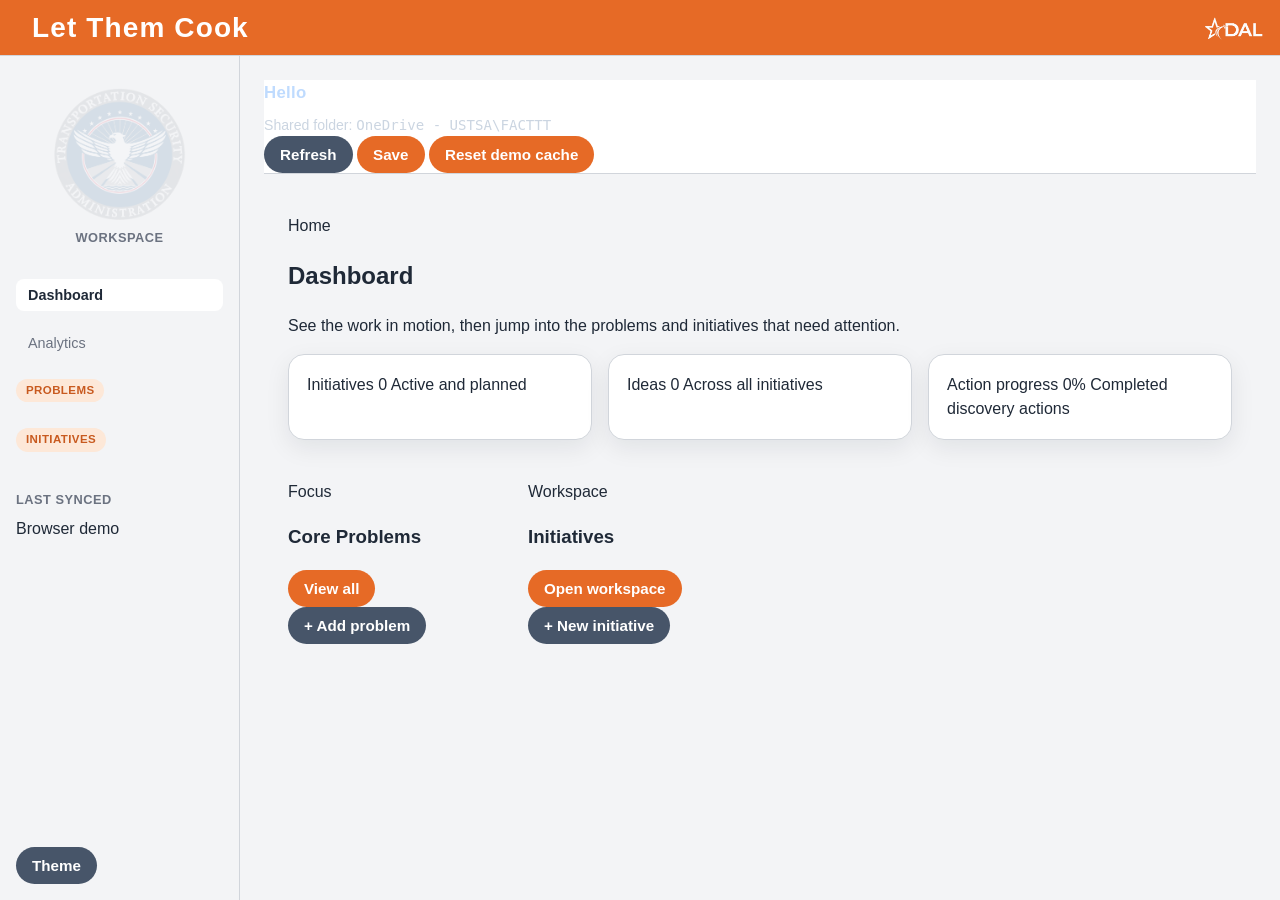
==== commit 069fa38f: "feat(ltc): LTC-25b sidebar Dashboard + status trees - Replace workspace-links filter row with Dashbo" ====
--- a/www/index.html
+++ b/www/index.html
@@ -19,16 +19,19 @@
           <img class="sidebar-seal" src="assets/tsa-seal.png" alt="" width="160" height="160" aria-hidden="true" />
           <h3 class="sidebar-workspace-label">WORKSPACE</h3>
         </div>
-        <nav class="workspace-links">
-          <button type="button" class="workspace-link active" data-filter="all" data-action="tab" data-tab="initiatives">All</button>
-          <button type="button" class="workspace-link" data-filter="active" data-action="tab" data-tab="initiatives">Active</button>
-          <button type="button" class="workspace-link" data-filter="completed" data-action="tab" data-tab="initiatives">Completed</button>
-        </nav>
-        <button type="button" class="success" data-action="add-initiative">+ New initiative</button>
-        <div class="sidebar-section">
-          <h4>Recent</h4>
-          <div id="sidebar-recent"></div>
-        </div>
+        <button type="button" class="sidebar-nav-btn" data-action="tab" data-tab="dashboard">Dashboard</button>
+        <button type="button" class="sidebar-nav-btn quiet" data-action="tab" data-tab="analytics">Analytics</button>
+
+        <div class="sidebar-nav-block">
+          <div class="sidebar-pill">Problems</div>
+          <div id="sidebar-problems" class="sidebar-tree"></div>
+        </div>
+
+        <div class="sidebar-nav-block">
+          <div class="sidebar-pill">Initiatives</div>
+          <div id="sidebar-initiatives" class="sidebar-tree"></div>
+        </div>
+
         <div class="sidebar-section">
           <h4>Last synced</h4>
           <div id="sidebar-synced">Browser demo</div>
--- a/www/css/style.css
+++ b/www/css/style.css
@@ -177,6 +177,114 @@
   letter-spacing: 0.5px;
   text-transform: uppercase;
   color: var(--muted);
+}
+
+/* Sidebar navigation (LTC-25b) */
+.sidebar-nav-btn {
+  display: block;
+  width: 100%;
+  text-align: left;
+  border: none;
+  border-radius: 8px;
+  padding: 8px 12px;
+  font-size: 0.9rem;
+  font-weight: 600;
+  cursor: pointer;
+  font-family: inherit;
+  background: var(--panel);
+  color: var(--text);
+  transition: background 0.15s ease;
+}
+.sidebar-nav-btn:hover {
+  background: var(--primary-soft);
+  color: var(--primary-dark);
+}
+.sidebar-nav-btn.active {
+  background: var(--primary);
+  color: white;
+}
+.sidebar-nav-btn.quiet {
+  background: transparent;
+  color: var(--muted);
+  font-weight: 500;
+}
+.sidebar-nav-btn.quiet:hover {
+  background: var(--primary-soft);
+  color: var(--primary-dark);
+}
+.sidebar-nav-block {
+  display: flex;
+  flex-direction: column;
+  gap: 4px;
+}
+.sidebar-pill {
+  display: inline-block;
+  padding: 3px 10px;
+  border-radius: 999px;
+  font-size: 0.72rem;
+  font-weight: 700;
+  text-transform: uppercase;
+  letter-spacing: 0.4px;
+  color: var(--primary-dark);
+  background: var(--primary-soft);
+  width: fit-content;
+  margin: 4px 0 0;
+}
+.sidebar-tree {
+  display: flex;
+  flex-direction: column;
+  gap: 2px;
+  margin-top: 2px;
+}
+.sidebar-tree-group {
+  display: flex;
+  flex-direction: column;
+  gap: 2px;
+  padding: 4px 0;
+}
+.sidebar-tree-group strong {
+  font-size: 0.78rem;
+  color: var(--muted);
+  font-weight: 600;
+  text-transform: uppercase;
+  letter-spacing: 0.3px;
+}
+.sidebar-tree-muted {
+  font-size: 0.82rem;
+  color: var(--muted);
+  padding: 3px 10px 3px 10px;
+  font-style: italic;
+}
+.sidebar-tree-item {
+  display: block;
+  width: 100%;
+  text-align: left;
+  border: none;
+  border-radius: 6px;
+  padding: 5px 10px;
+  font-size: 0.85rem;
+  font-weight: 500;
+  cursor: pointer;
+  background: transparent;
+  color: var(--text);
+  font-family: inherit;
+  white-space: nowrap;
+  overflow: hidden;
+  text-overflow: ellipsis;
+  transition: background 0.12s ease;
+}
+.sidebar-tree-item:hover {
+  background: var(--primary-soft);
+  color: var(--primary-dark);
+}
+.sidebar-tree-item.sidebar-tree-active {
+  border-left: 3px solid var(--accent);
+}
+.sidebar-tree-item.sidebar-tree-solved {
+  color: var(--muted);
+}
+.sidebar-tree-item.sidebar-tree-solved:hover {
+  color: var(--accent);
 }
 
 /* Briefing panel */
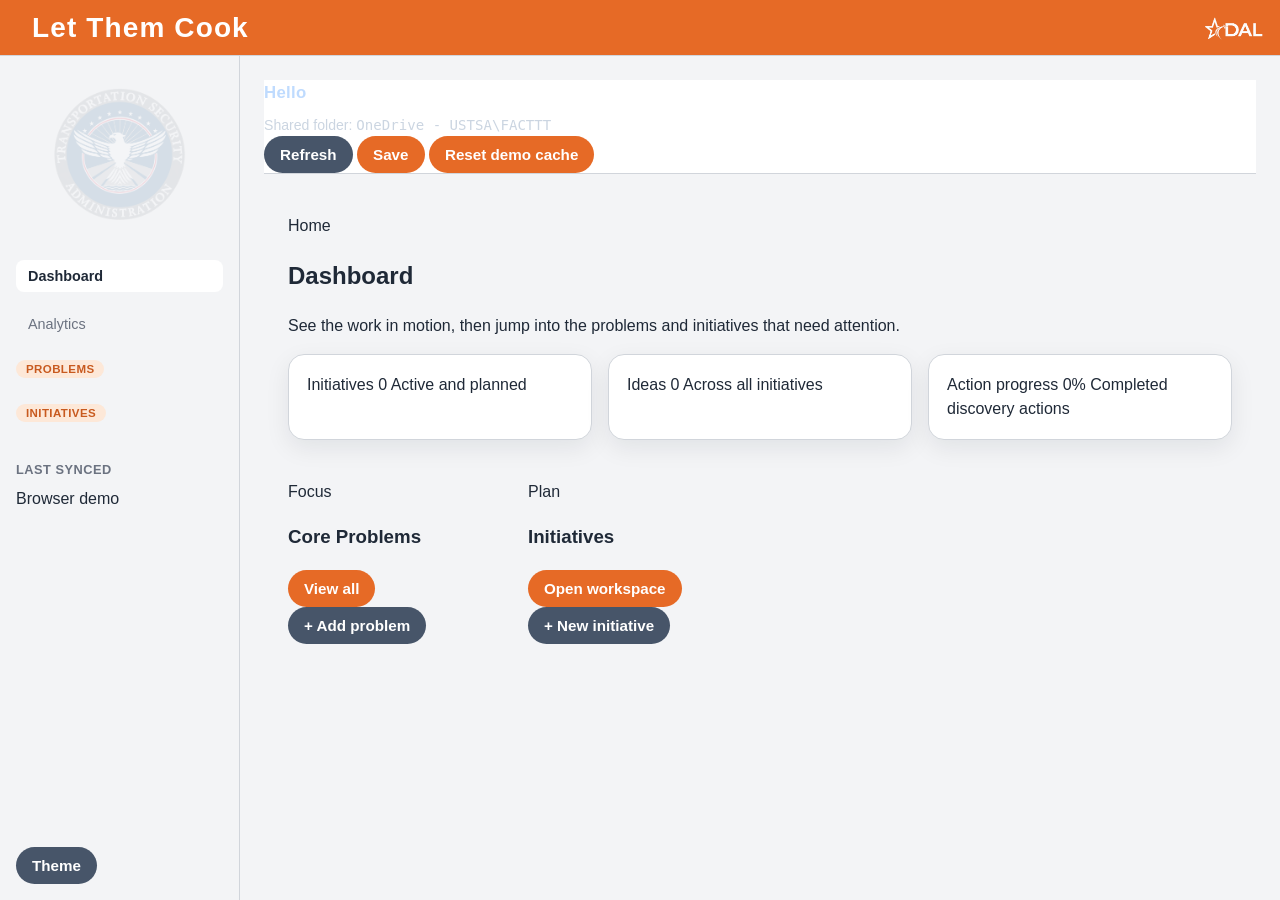
==== commit 562dbc6f: "feat(ltc): LTC-27 sidebar open + initiative toolbar + briefing box" ====
--- a/www/index.html
+++ b/www/index.html
@@ -17,18 +17,17 @@
       <aside class="sidebar">
         <div class="sidebar-brand">
           <img class="sidebar-seal" src="assets/tsa-seal.png" alt="" width="160" height="160" aria-hidden="true" />
-          <h3 class="sidebar-workspace-label">WORKSPACE</h3>
         </div>
         <button type="button" class="sidebar-nav-btn" data-action="tab" data-tab="dashboard">Dashboard</button>
         <button type="button" class="sidebar-nav-btn quiet" data-action="tab" data-tab="analytics">Analytics</button>
 
         <div class="sidebar-nav-block">
-          <div class="sidebar-pill">Problems</div>
+          <button type="button" class="sidebar-pill" data-action="tab" data-tab="problems">Problems</button>
           <div id="sidebar-problems" class="sidebar-tree"></div>
         </div>
 
         <div class="sidebar-nav-block">
-          <div class="sidebar-pill">Initiatives</div>
+          <button type="button" class="sidebar-pill" data-action="tab" data-tab="initiatives">Initiatives</button>
           <div id="sidebar-initiatives" class="sidebar-tree"></div>
         </div>
 
@@ -105,7 +104,7 @@
         <section class="panel">
           <div class="panel-heading">
             <div>
-              <p class="eyebrow">Workspace</p>
+              <p class="eyebrow">Plan</p>
               <h3>Initiatives</h3>
             </div>
             <button type="button" class="text-button" data-tab="initiatives" data-action="tab">Open workspace</button>
@@ -157,11 +156,16 @@
     <section id="page-initiatives" class="page" aria-labelledby="initiatives-title" hidden>
       <div class="page-heading">
         <div>
-          <p class="eyebrow">Workspace</p>
+          <p class="eyebrow">Plan</p>
           <h2 id="initiatives-title">Initiatives</h2>
           <p>Turn the gaps into a plan, keep the discussion visible, and track the next action.</p>
         </div>
-        <button type="button" class="success" data-action="add-initiative">+ New initiative</button>
+        <div class="initiative-toolbar">
+          <button type="button" class="success" data-action="add-initiative">+ New</button>
+          <button type="button" class="secondary" data-action="back-initiatives">← Back</button>
+          <button type="button" class="danger" data-action="delete-initiative">Delete</button>
+          <button type="button" class="success" data-action="save-initiative">Save</button>
+        </div>
       </div>
 
       <div id="initiative-list-view" class="initiative-list-view">
@@ -169,14 +173,9 @@
       </div>
 
       <div id="initiative-detail-view" class="initiative-detail-view" hidden>
-        <div class="detail-toolbar">
-          <button type="button" class="secondary" data-action="back-initiatives">← Back to initiatives</button>
-          <span class="detail-kicker">Initiative workspace</span>
-        </div>
         <div class="panel initiative-detail">
           <div class="detail-heading">
             <div>
-              <p class="eyebrow">Initiative</p>
               <h3 id="initiative-detail-title">Initiative detail</h3>
             </div>
             <div class="button-row">
@@ -208,27 +207,19 @@
             </select>
           </div>
         </div>
-        <section class="panel briefing-panel" id="briefing-panel">
-  <div class="panel-heading">
-    <div>
-      <p class="eyebrow">Initiative</p>
-      <h3>Briefing</h3>
-    </div>
-    <div class="briefing-add-wrap">
-      <button type="button" class="secondary" data-action="toggle-briefing-picker" id="briefing-add-btn">+</button>
-      <div id="briefing-picker" class="briefing-picker" hidden>
-        <button type="button" data-action="add-briefing" data-kind="who">Who</button>
-        <button type="button" data-action="add-briefing" data-kind="what">What</button>
-        <button type="button" data-action="add-briefing" data-kind="when">When</button>
-        <button type="button" data-action="add-briefing" data-kind="where">Where</button>
-        <button type="button" data-action="add-briefing" data-kind="why">Why</button>
-        <button type="button" data-action="add-briefing" data-kind="how">How</button>
-      </div>
-    </div>
-  </div>
-  <p id="briefing-empty" class="muted">Add Who / What / When / Where / Why / How</p>
-  <div id="briefing-list"></div>
-</section>
+        <section class="panel briefing-box" id="briefing-panel">
+          <div class="briefing-header">
+            <button type="button" data-action="add-briefing" data-kind="who">Who</button>
+            <button type="button" data-action="add-briefing" data-kind="what">What</button>
+            <button type="button" data-action="add-briefing" data-kind="when">When</button>
+            <button type="button" data-action="add-briefing" data-kind="where">Where</button>
+            <button type="button" data-action="add-briefing" data-kind="why">Why</button>
+            <button type="button" data-action="add-briefing" data-kind="how">How</button>
+            <button type="button" class="secondary" data-action="add-briefing" id="briefing-add-btn">+</button>
+          </div>
+          <p id="briefing-empty" class="muted">Add Who / What / When / Where / Why / How</p>
+          <div id="briefing-list"></div>
+        </section>
         <div id="sections-container"></div>
         <section class="panel" id="initiative-notes-panel">
     <div class="panel-heading"><h3>Notes</h3></div>
@@ -236,8 +227,7 @@
     <div id="initiative-notes-form" class="field"><textarea id="new-note-body" class="field textarea" placeholder="Add a note..."></textarea><button type="button" class="secondary" data-action="add-note">Add note</button></div>
   </section>
 </div>
-</div>
-    </section>
+      </section>
 
     <section id="page-analytics" class="page" aria-labelledby="analytics-title" hidden>
       <div class="page-heading">
--- a/www/css/style.css
+++ b/www/css/style.css
@@ -229,6 +229,12 @@
   background: var(--primary-soft);
   width: fit-content;
   margin: 4px 0 0;
+  cursor: pointer;
+  border: none;
+  font-family: inherit;
+}
+.sidebar-pill:hover {
+  filter: brightness(0.96);
 }
 .sidebar-tree {
   display: flex;
@@ -288,6 +294,44 @@
 }
 
 /* Briefing panel */
+.briefing-box {
+  border: 1px solid var(--border);
+  border-radius: 12px;
+  padding: 12px;
+  background: var(--panel-soft);
+  display: flex;
+  flex-direction: column;
+  gap: 10px;
+  margin-top: 12px;
+}
+.briefing-box .briefing-header {
+  display: flex;
+  flex-wrap: wrap;
+  gap: 6px;
+  align-items: center;
+}
+.briefing-box .briefing-header button {
+  padding: 4px 10px;
+  border-radius: 999px;
+  font-size: 0.78rem;
+  font-weight: 700;
+  cursor: pointer;
+  background: var(--primary-soft);
+  color: var(--primary-dark);
+  border: none;
+  font-family: inherit;
+}
+.briefing-box .briefing-header button:hover {
+  filter: brightness(0.94);
+}
+.briefing-box .briefing-header #briefing-add-btn {
+  margin-left: auto;
+  background: #475569;
+  color: white;
+}
+.briefing-box .briefing-header #briefing-add-btn:hover {
+  filter: brightness(0.9);
+}
 .briefing-panel { padding: 12px 16px; }
 .briefing-row {
   display: flex;
@@ -1125,7 +1169,13 @@
     }
 
 .briefing-panel { margin-top: 12px; }
-.briefing-add-wrap { position: relative; }
+.detail-heading h3 { margin: 0; font-size: 1.1rem; }
+.initiative-toolbar {
+  display: flex;
+  gap: 8px;
+  align-items: center;
+}
+.initiative-toolbar .secondary#briefing-add-btn, .initiative-toolbar #briefing-add-btn { margin-left: auto; }
 .briefing-picker {
   position: absolute; right: 0; top: 100%; z-index: 5;
   display: flex; flex-direction: column; gap: 4px;
